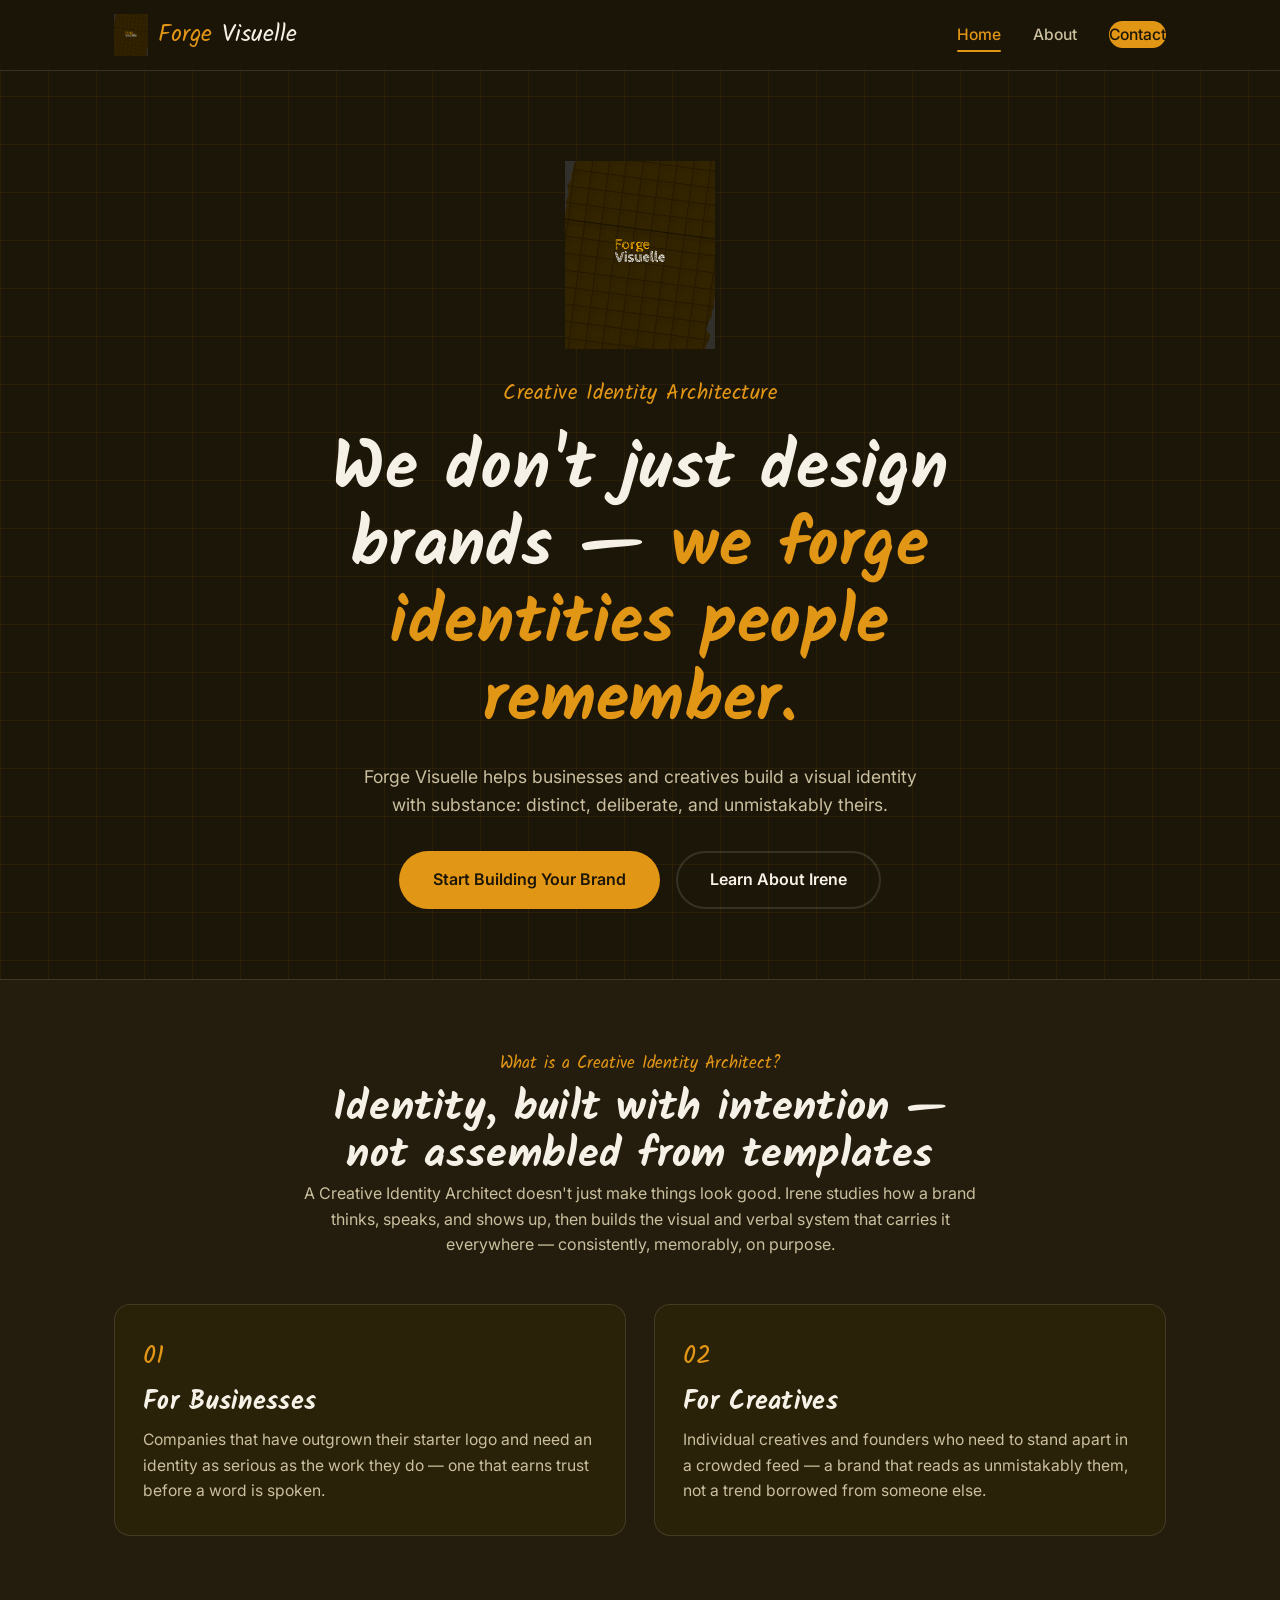
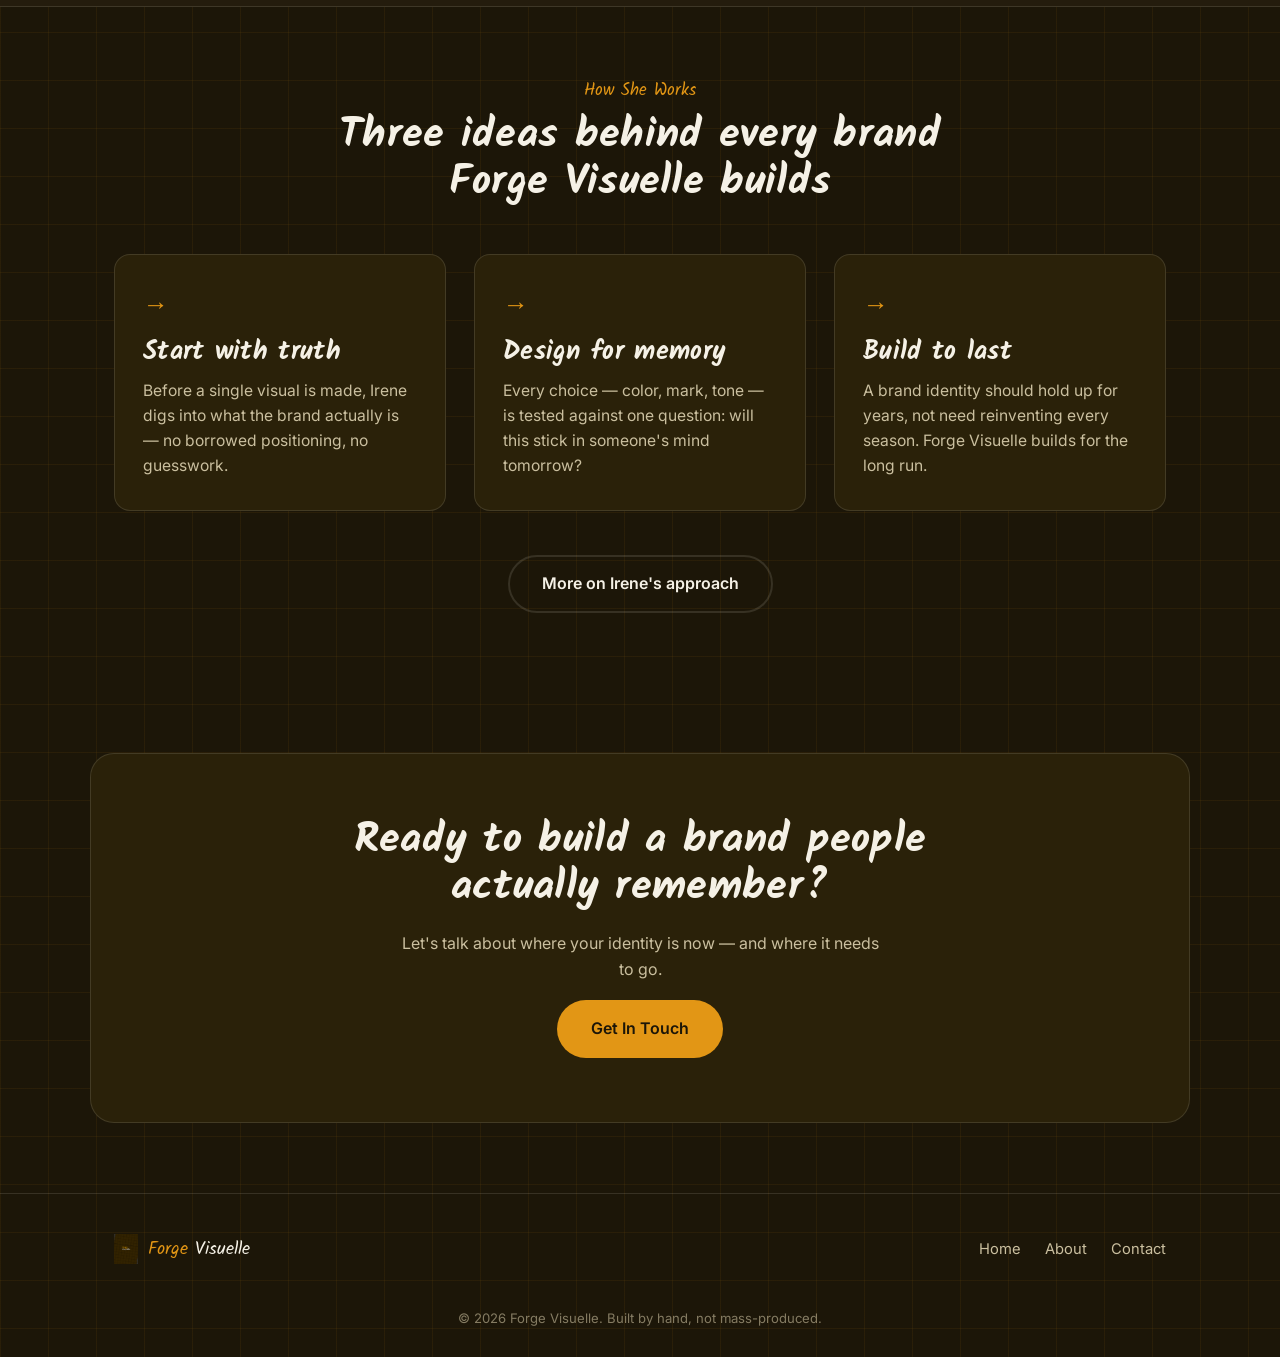
==== index.html @ b9db47db "Initial build of Forge Visuelle site Three-page static site (home, about, contact) for Irene Deborah" ====
<!DOCTYPE html>
<html lang="en">
<head>
<meta charset="UTF-8">
<meta name="viewport" content="width=device-width, initial-scale=1.0">
<title>Forge Visuelle — Creative Identity Architecture</title>
<meta name="description" content="Forge Visuelle is the creative identity studio of Irene Deborah, helping businesses and creatives build brands people remember.">

<link rel="icon" type="image/png" href="assets/forge-visuelle-logo.png">
<link rel="preconnect" href="https://fonts.googleapis.com">
<link rel="preconnect" href="https://fonts.gstatic.com" crossorigin>
<link href="https://fonts.googleapis.com/css2?family=Kalam:wght@400;700&family=Inter:wght@400;500;600;700&display=swap" rel="stylesheet">
<link rel="stylesheet" href="css/style.css">
</head>
<body>

<header class="site-header">
  <nav class="nav">
    <a href="index.html" class="nav-brand">
      <img src="assets/forge-visuelle-logo.png" alt="Forge Visuelle logo" class="nav-logo">
      <span class="nav-brand-text"><span class="forge">Forge</span> <span class="visuelle">Visuelle</span></span>
    </a>

    <ul class="nav-links">
      <li><a href="index.html" class="active">Home</a></li>
      <li><a href="about.html">About</a></li>
      <li><a href="contact.html" class="nav-cta">Contact</a></li>
    </ul>

    <button class="nav-toggle" aria-label="Toggle navigation" aria-expanded="false">
      <span></span><span></span><span></span>
    </button>
  </nav>
</header>

<main>

  <!-- HERO -->
  <section class="hero">
    <div class="container">
      <img src="assets/forge-visuelle-logo.png" alt="Forge Visuelle" class="hero-logo">
      <p class="hero-tagline">Creative Identity Architecture</p>
      <h1>We don't just design brands — <span class="accent">we forge identities people remember.</span></h1>
      <p class="hero-sub">Forge Visuelle helps businesses and creatives build a visual identity with substance: distinct, deliberate, and unmistakably theirs.</p>
      <div class="hero-actions">
        <a href="contact.html" class="btn btn-primary">Start Building Your Brand</a>
        <a href="about.html" class="btn btn-outline">Learn About Irene</a>
      </div>
    </div>
  </section>

  <!-- WHAT SHE DOES -->
  <section class="section-alt">
    <div class="container">
      <div class="section-header">
        <span class="eyebrow">What is a Creative Identity Architect?</span>
        <h2>Identity, built with intention — not assembled from templates</h2>
        <p>A Creative Identity Architect doesn't just make things look good. Irene studies how a brand thinks, speaks, and shows up, then builds the visual and verbal system that carries it everywhere — consistently, memorably, on purpose.</p>
      </div>

      <div class="grid grid-2">
        <div class="card">
          <span class="card-number">01</span>
          <h3>For Businesses</h3>
          <p>Companies that have outgrown their starter logo and need an identity as serious as the work they do — one that earns trust before a word is spoken.</p>
        </div>
        <div class="card">
          <span class="card-number">02</span>
          <h3>For Creatives</h3>
          <p>Individual creatives and founders who need to stand apart in a crowded feed — a brand that reads as unmistakably them, not a trend borrowed from someone else.</p>
        </div>
      </div>
    </div>
  </section>

  <!-- PHILOSOPHY TEASER -->
  <section>
    <div class="container">
      <div class="section-header">
        <span class="eyebrow">How She Works</span>
        <h2>Three ideas behind every brand Forge Visuelle builds</h2>
      </div>

      <div class="grid grid-3">
        <div class="card">
          <span class="card-number">→</span>
          <h3>Start with truth</h3>
          <p>Before a single visual is made, Irene digs into what the brand actually is — no borrowed positioning, no guesswork.</p>
        </div>
        <div class="card">
          <span class="card-number">→</span>
          <h3>Design for memory</h3>
          <p>Every choice — color, mark, tone — is tested against one question: will this stick in someone's mind tomorrow?</p>
        </div>
        <div class="card">
          <span class="card-number">→</span>
          <h3>Build to last</h3>
          <p>A brand identity should hold up for years, not need reinventing every season. Forge Visuelle builds for the long run.</p>
        </div>
      </div>

      <div style="text-align:center; margin-top:44px;">
        <a href="about.html" class="btn btn-outline">More on Irene's approach</a>
      </div>
    </div>
  </section>

  <!-- CLOSING CTA -->
  <section class="cta-banner">
    <div class="container">
      <h2>Ready to build a brand people actually remember?</h2>
      <p>Let's talk about where your identity is now — and where it needs to go.</p>
      <a href="contact.html" class="btn btn-primary">Get In Touch</a>
    </div>
  </section>

</main>

<footer class="site-footer">
  <div class="container footer-inner">
    <a href="index.html" class="footer-brand">
      <img src="assets/forge-visuelle-logo.png" alt="Forge Visuelle logo" class="footer-logo">
      <span class="footer-brand-text"><span class="forge">Forge</span> Visuelle</span>
    </a>
    <ul class="footer-links">
      <li><a href="index.html">Home</a></li>
      <li><a href="about.html">About</a></li>
      <li><a href="contact.html">Contact</a></li>
    </ul>
    <p class="footer-note">© 2026 Forge Visuelle. Built by hand, not mass-produced.</p>
  </div>
</footer>

<script src="js/script.js"></script>
</body>
</html>
---- css/style.css ----
/* ============================================
   Forge Visuelle — shared stylesheet
   ============================================ */

:root {
  --bg: #1c1608;
  --bg-soft: #241c0d;
  --bg-panel: #2a2109;
  --line-color: rgba(226, 150, 21, 0.07);
  --accent: #e29615;
  --accent-soft: #f0ad3a;
  --text: #f5f1e6;
  --text-dim: #cabf9f;
  --border: rgba(245, 241, 230, 0.12);
  --font-display: "Kalam", cursive;
  --font-body: "Inter", sans-serif;
  --max-width: 1100px;
}

* {
  box-sizing: border-box;
  margin: 0;
  padding: 0;
}

html {
  scroll-behavior: smooth;
}

body {
  background-color: var(--bg);
  background-image:
    linear-gradient(var(--line-color) 1px, transparent 1px),
    linear-gradient(90deg, var(--line-color) 1px, transparent 1px);
  background-size: 48px 48px;
  color: var(--text);
  font-family: var(--font-body);
  line-height: 1.6;
  min-height: 100vh;
  display: flex;
  flex-direction: column;
  -webkit-font-smoothing: antialiased;
}

img {
  max-width: 100%;
  display: block;
}

a {
  color: inherit;
  text-decoration: none;
}

ul {
  list-style: none;
}

h1, h2, h3 {
  font-family: var(--font-display);
  font-weight: 700;
  line-height: 1.15;
  letter-spacing: 0.3px;
}

h1 { font-size: clamp(2.4rem, 6vw, 4.2rem); }
h2 { font-size: clamp(1.8rem, 4vw, 2.6rem); }
h3 { font-size: clamp(1.3rem, 3vw, 1.6rem); }

p {
  color: var(--text-dim);
}

.accent {
  color: var(--accent);
}

.container {
  width: 100%;
  max-width: var(--max-width);
  margin: 0 auto;
  padding: 0 24px;
}

/* ---------- Buttons ---------- */

.btn {
  display: inline-flex;
  align-items: center;
  gap: 8px;
  padding: 14px 32px;
  border-radius: 999px;
  font-family: var(--font-body);
  font-weight: 600;
  font-size: 1rem;
  border: 2px solid transparent;
  cursor: pointer;
  transition: transform 0.15s ease, background-color 0.15s ease, color 0.15s ease, border-color 0.15s ease;
}

.btn-primary {
  background-color: var(--accent);
  color: #1c1608;
}

.btn-primary:hover {
  background-color: var(--accent-soft);
  transform: translateY(-2px);
}

.btn-outline {
  background-color: transparent;
  color: var(--text);
  border-color: var(--border);
}

.btn-outline:hover {
  border-color: var(--accent);
  color: var(--accent);
  transform: translateY(-2px);
}

/* ---------- Header / Nav ---------- */

.site-header {
  position: sticky;
  top: 0;
  z-index: 100;
  background-color: rgba(28, 22, 8, 0.88);
  backdrop-filter: blur(8px);
  border-bottom: 1px solid var(--border);
}

.nav {
  display: flex;
  align-items: center;
  justify-content: space-between;
  padding: 14px 24px;
  max-width: var(--max-width);
  margin: 0 auto;
}

.nav-brand {
  display: flex;
  align-items: center;
  gap: 10px;
}

.nav-logo {
  height: 42px;
  width: auto;
}

.nav-brand-text {
  font-family: var(--font-display);
  font-size: 1.5rem;
  line-height: 1;
}

.nav-brand-text .forge { color: var(--accent); }
.nav-brand-text .visuelle { color: var(--text); }

.nav-links {
  display: flex;
  align-items: center;
  gap: 32px;
}

.nav-links a {
  font-weight: 500;
  font-size: 0.98rem;
  color: var(--text-dim);
  position: relative;
  padding: 4px 0;
  transition: color 0.15s ease;
}

.nav-links a:hover,
.nav-links a.active {
  color: var(--accent);
}

.nav-links a.active::after {
  content: "";
  position: absolute;
  left: 0;
  bottom: -4px;
  width: 100%;
  height: 2px;
  background-color: var(--accent);
  border-radius: 2px;
}

.nav-cta {
  background-color: var(--accent);
  color: #1c1608 !important;
  padding: 9px 22px;
  border-radius: 999px;
  font-weight: 600;
}

.nav-cta:hover {
  background-color: var(--accent-soft);
}

.nav-toggle {
  display: none;
  flex-direction: column;
  gap: 5px;
  background: none;
  border: none;
  cursor: pointer;
  padding: 6px;
}

.nav-toggle span {
  width: 26px;
  height: 2px;
  background-color: var(--text);
  border-radius: 2px;
  transition: transform 0.2s ease, opacity 0.2s ease;
}

/* ---------- Hero ---------- */

.hero {
  padding: 90px 0 70px;
}

.hero .container {
  display: flex;
  flex-direction: column;
  align-items: center;
  text-align: center;
  gap: 22px;
}

.hero-logo {
  width: 150px;
  height: auto;
  margin-bottom: 6px;
}

.hero-tagline {
  font-family: var(--font-display);
  color: var(--accent);
  font-size: 1.3rem;
  letter-spacing: 0.5px;
}

.hero h1 {
  max-width: 780px;
}

.hero-sub {
  max-width: 560px;
  font-size: 1.1rem;
}

.hero-actions {
  margin-top: 10px;
  display: flex;
  gap: 16px;
  flex-wrap: wrap;
  justify-content: center;
}

/* ---------- Sections ---------- */

section {
  padding: 70px 0;
}

.section-alt {
  background-color: var(--bg-soft);
  border-top: 1px solid var(--border);
  border-bottom: 1px solid var(--border);
}

.section-header {
  text-align: center;
  max-width: 680px;
  margin: 0 auto 46px;
}

.section-header .eyebrow {
  display: inline-block;
  font-family: var(--font-display);
  color: var(--accent);
  font-size: 1.05rem;
  margin-bottom: 8px;
}

/* ---------- Cards / grids ---------- */

.grid {
  display: grid;
  gap: 28px;
}

.grid-2 { grid-template-columns: repeat(2, 1fr); }
.grid-3 { grid-template-columns: repeat(3, 1fr); }

.card {
  background-color: var(--bg-panel);
  border: 1px solid var(--border);
  border-radius: 16px;
  padding: 32px 28px;
  transition: transform 0.2s ease, border-color 0.2s ease;
}

.card:hover {
  transform: translateY(-4px);
  border-color: var(--accent);
}

.card .card-number {
  font-family: var(--font-display);
  color: var(--accent);
  font-size: 1.6rem;
  display: block;
  margin-bottom: 10px;
}

.card h3 {
  margin-bottom: 10px;
}

.card p {
  font-size: 0.98rem;
}

/* ---------- CTA banner ---------- */

.cta-banner {
  text-align: center;
}

.cta-banner .container {
  background-color: var(--bg-panel);
  border: 1px solid var(--border);
  border-radius: 24px;
  padding: 64px 32px;
  display: flex;
  flex-direction: column;
  align-items: center;
  gap: 18px;
}

.cta-banner h2 {
  max-width: 620px;
}

.cta-banner p {
  max-width: 480px;
}

/* ---------- Footer ---------- */

.site-footer {
  margin-top: auto;
  border-top: 1px solid var(--border);
  padding: 40px 0 28px;
}

.footer-inner {
  display: flex;
  flex-wrap: wrap;
  justify-content: space-between;
  align-items: center;
  gap: 20px;
}

.footer-brand {
  display: flex;
  align-items: center;
  gap: 10px;
}

.footer-logo {
  height: 30px;
}

.footer-brand-text {
  font-family: var(--font-display);
  font-size: 1.1rem;
}

.footer-brand-text .forge { color: var(--accent); }

.footer-links {
  display: flex;
  gap: 24px;
}

.footer-links a {
  font-size: 0.92rem;
  color: var(--text-dim);
  transition: color 0.15s ease;
}

.footer-links a:hover {
  color: var(--accent);
}

.footer-note {
  width: 100%;
  text-align: center;
  font-size: 0.82rem;
  color: var(--text-dim);
  opacity: 0.6;
  margin-top: 24px;
}

/* ---------- About page ---------- */

.page-hero {
  padding: 70px 0 20px;
  text-align: center;
}

.page-hero .eyebrow {
  font-family: var(--font-display);
  color: var(--accent);
  font-size: 1.1rem;
}

.page-hero h1 {
  margin-top: 8px;
}

.story {
  display: grid;
  grid-template-columns: 0.9fr 1.1fr;
  gap: 50px;
  align-items: center;
}

.story-visual {
  background-color: var(--bg-panel);
  border: 1px solid var(--border);
  border-radius: 20px;
  padding: 50px 30px;
  display: flex;
  align-items: center;
  justify-content: center;
}

.story-visual img {
  width: 100%;
  max-width: 220px;
}

.story-copy p {
  margin-bottom: 16px;
  font-size: 1.02rem;
}

.story-copy p:last-child {
  margin-bottom: 0;
}

.who-list {
  display: grid;
  grid-template-columns: repeat(3, 1fr);
  gap: 24px;
}

.who-item {
  text-align: center;
  padding: 10px;
}

.who-item .icon {
  width: 56px;
  height: 56px;
  border-radius: 50%;
  background-color: var(--bg-panel);
  border: 1px solid var(--border);
  display: flex;
  align-items: center;
  justify-content: center;
  margin: 0 auto 16px;
  font-family: var(--font-display);
  color: var(--accent);
  font-size: 1.4rem;
}

/* ---------- Contact page ---------- */

.contact-grid {
  display: grid;
  grid-template-columns: 1fr 1.1fr;
  gap: 40px;
  align-items: start;
}

.contact-info-card {
  background-color: var(--bg-panel);
  border: 1px solid var(--border);
  border-radius: 20px;
  padding: 40px 32px;
}

.contact-info-card h3 {
  margin-bottom: 18px;
}

.contact-line {
  display: flex;
  align-items: center;
  gap: 14px;
  padding: 14px 0;
  border-top: 1px solid var(--border);
  font-size: 1.02rem;
}

.contact-line:first-of-type {
  border-top: none;
}

.contact-line .label {
  font-family: var(--font-display);
  color: var(--accent);
  min-width: 70px;
}

.contact-line a:hover {
  color: var(--accent);
}

.contact-form-card {
  background-color: var(--bg-panel);
  border: 1px solid var(--border);
  border-radius: 20px;
  padding: 40px 32px;
}

.contact-form-card h3 {
  margin-bottom: 8px;
}

.form-note {
  font-size: 0.9rem;
  margin-bottom: 24px;
}

.field {
  margin-bottom: 20px;
}

.field label {
  display: block;
  font-size: 0.92rem;
  font-weight: 600;
  margin-bottom: 8px;
  color: var(--text);
}

.field input,
.field textarea {
  width: 100%;
  background-color: var(--bg);
  border: 1px solid var(--border);
  border-radius: 10px;
  padding: 13px 16px;
  color: var(--text);
  font-family: var(--font-body);
  font-size: 0.98rem;
  transition: border-color 0.15s ease;
}

.field input:focus,
.field textarea:focus {
  outline: none;
  border-color: var(--accent);
}

.field textarea {
  resize: vertical;
  min-height: 130px;
}

.form-status {
  margin-top: 14px;
  font-size: 0.9rem;
  color: var(--accent);
  display: none;
}

.form-status.visible {
  display: block;
}

/* ---------- Responsive ---------- */

@media (max-width: 880px) {
  .grid-3 { grid-template-columns: repeat(2, 1fr); }
  .story { grid-template-columns: 1fr; }
  .story-visual { max-width: 260px; margin: 0 auto; }
  .contact-grid { grid-template-columns: 1fr; }
  .who-list { grid-template-columns: 1fr; }
}

@media (max-width: 720px) {
  .nav-links {
    position: absolute;
    top: 100%;
    left: 0;
    right: 0;
    background-color: var(--bg);
    border-bottom: 1px solid var(--border);
    flex-direction: column;
    align-items: flex-start;
    padding: 20px 24px 28px;
    gap: 18px;
    display: none;
  }

  .nav-links.open {
    display: flex;
  }

  .nav-toggle {
    display: flex;
  }

  .grid-2, .grid-3 { grid-template-columns: 1fr; }

  section { padding: 50px 0; }

  .hero { padding: 60px 0 50px; }
}

@media (max-width: 480px) {
  .nav-brand-text { font-size: 1.2rem; }
  .nav-logo { height: 34px; }
  .hero-logo { width: 110px; }
  .cta-banner .container { padding: 44px 22px; }
  .footer-inner { flex-direction: column; align-items: flex-start; }
}
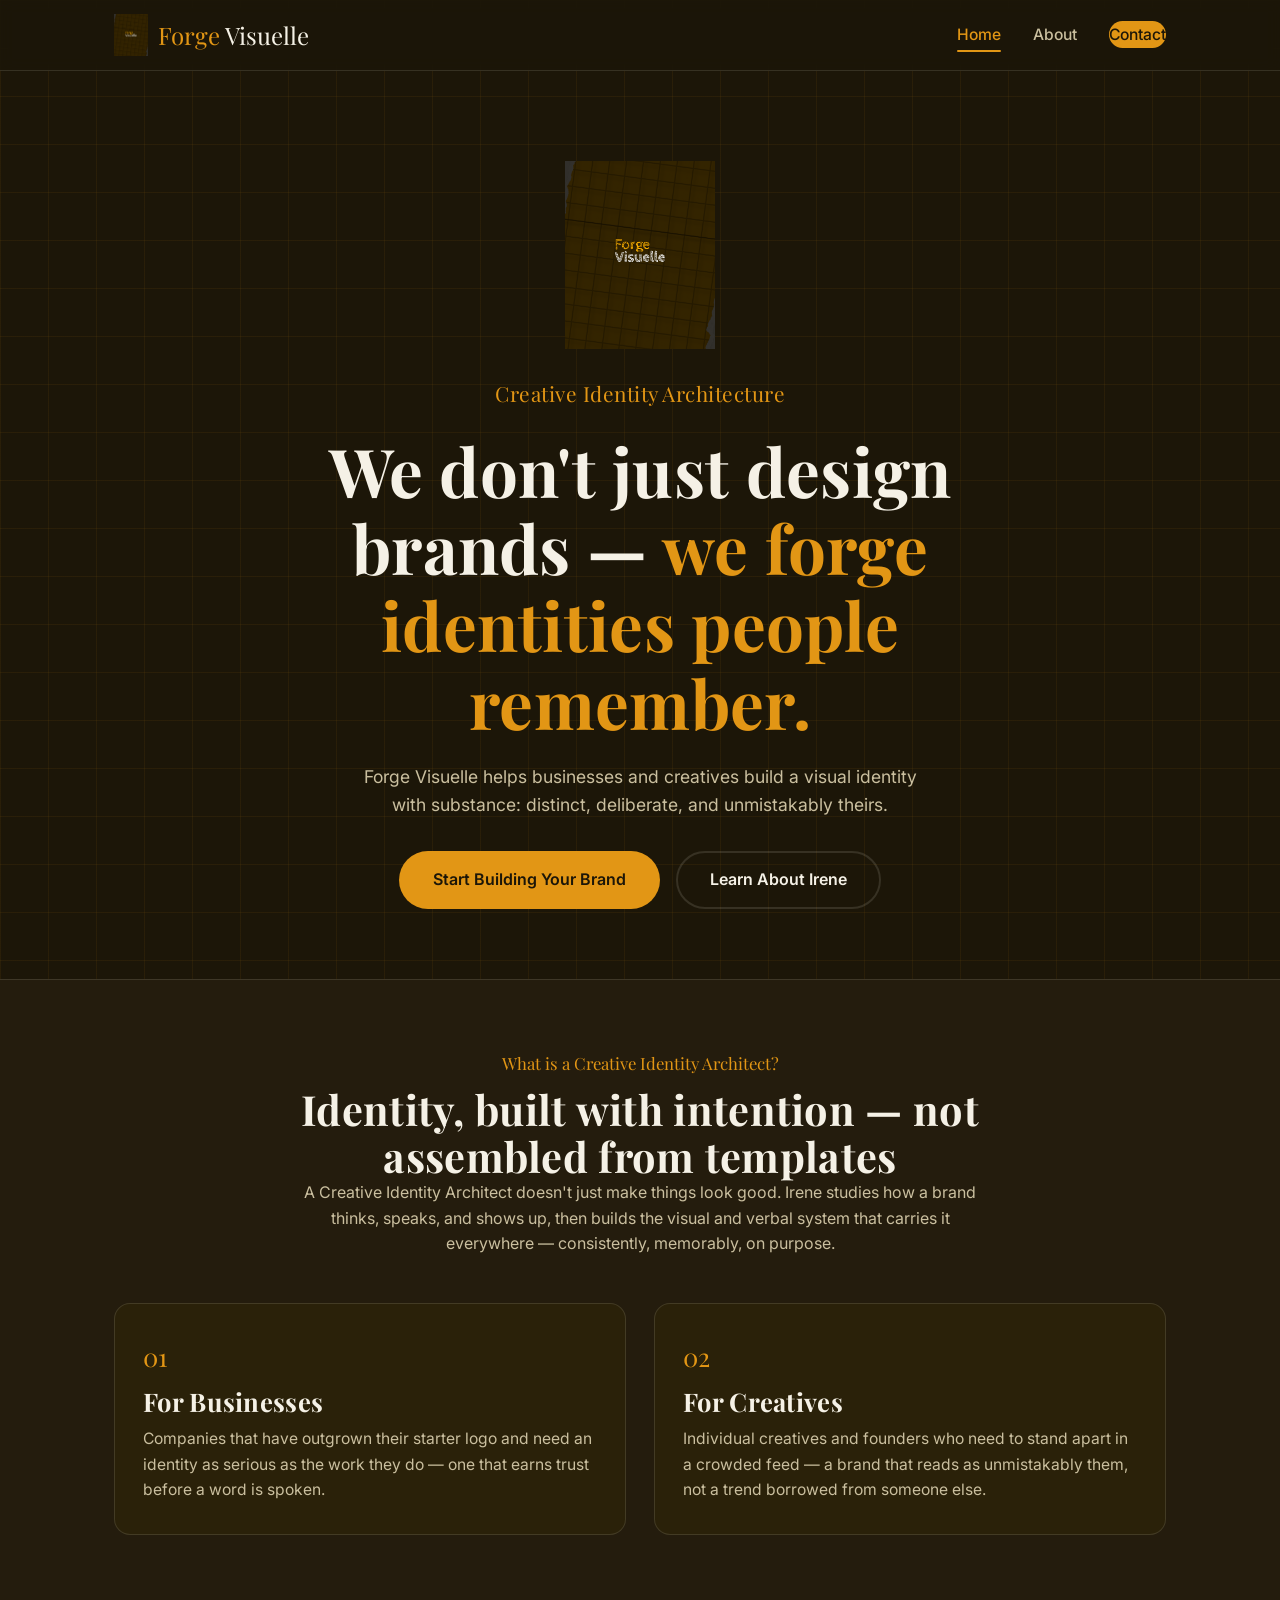
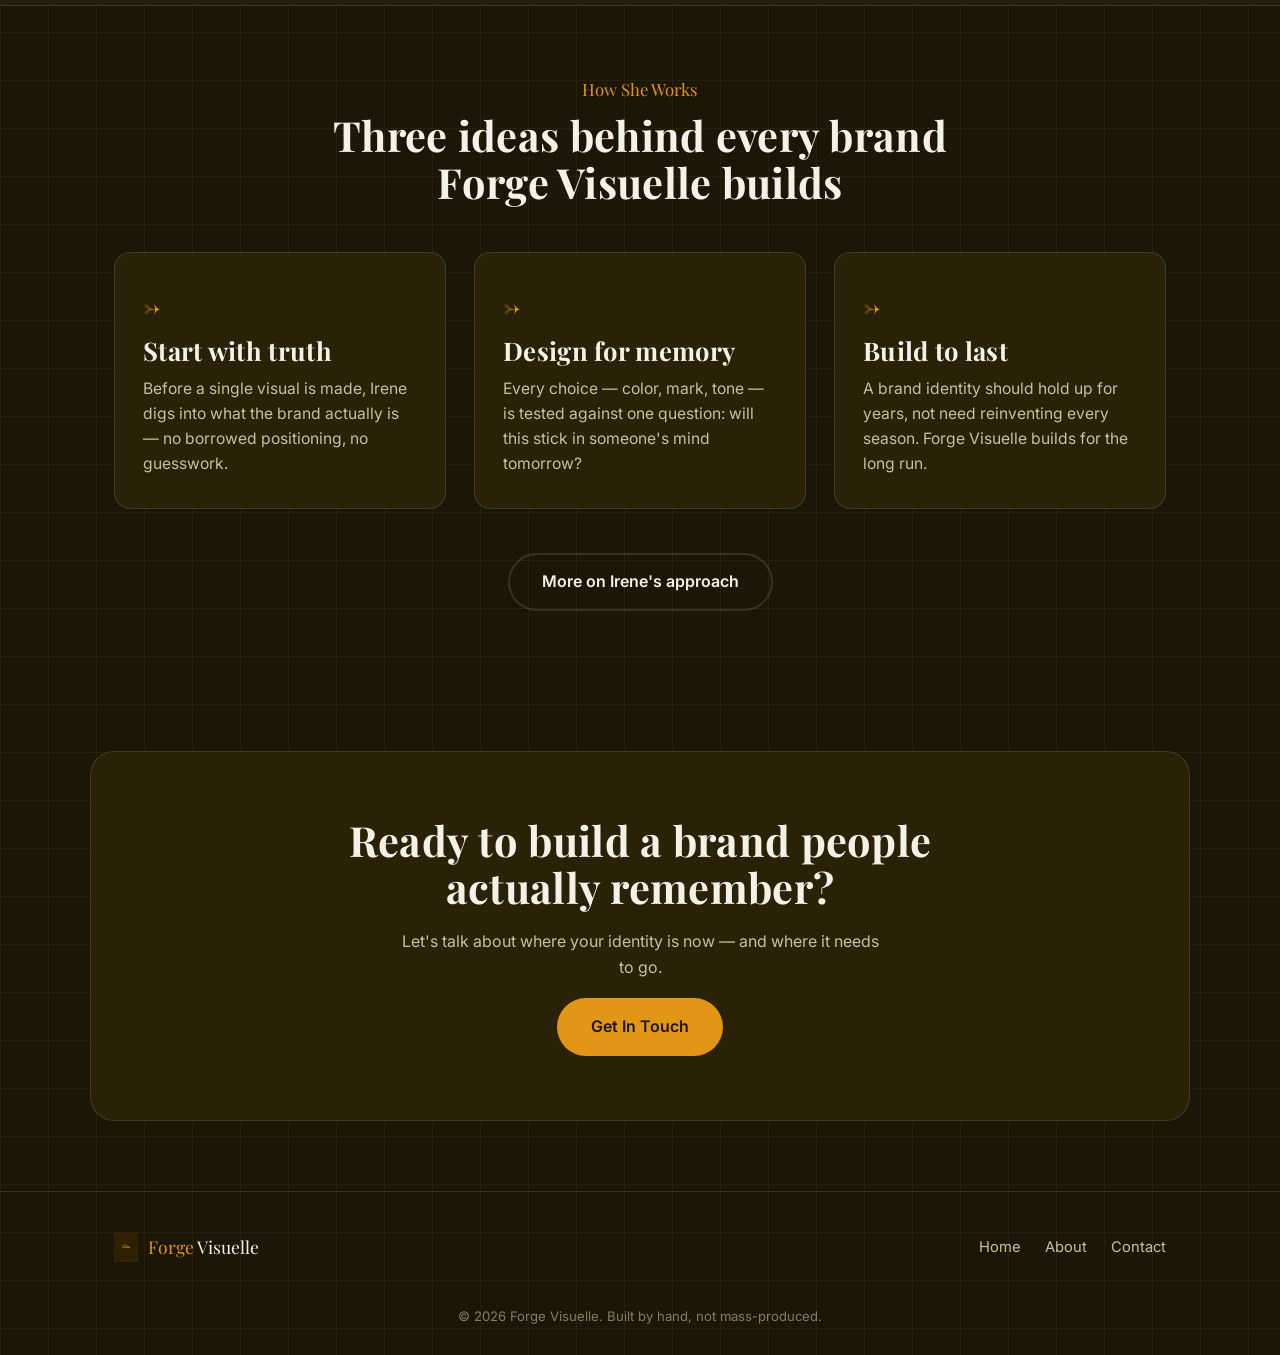
==== commit 4ba16301: "Switch to Playfair Display and polish contact page copy Replace the marker-style Kalam headings with" ====
--- a/index.html
+++ b/index.html
@@ -9,7 +9,7 @@
 <link rel="icon" type="image/png" href="assets/forge-visuelle-logo.png">
 <link rel="preconnect" href="https://fonts.googleapis.com">
 <link rel="preconnect" href="https://fonts.gstatic.com" crossorigin>
-<link href="https://fonts.googleapis.com/css2?family=Kalam:wght@400;700&family=Inter:wght@400;500;600;700&display=swap" rel="stylesheet">
+<link href="https://fonts.googleapis.com/css2?family=Playfair+Display:ital,wght@0,500;0,600;0,700;1,500;1,600&family=Inter:wght@400;500;600;700&display=swap" rel="stylesheet">
 <link rel="stylesheet" href="css/style.css">
 </head>
 <body>
--- a/css/style.css
+++ b/css/style.css
@@ -12,7 +12,7 @@
   --text: #f5f1e6;
   --text-dim: #cabf9f;
   --border: rgba(245, 241, 230, 0.12);
-  --font-display: "Kalam", cursive;
+  --font-display: "Playfair Display", serif;
   --font-body: "Inter", sans-serif;
   --max-width: 1100px;
 }
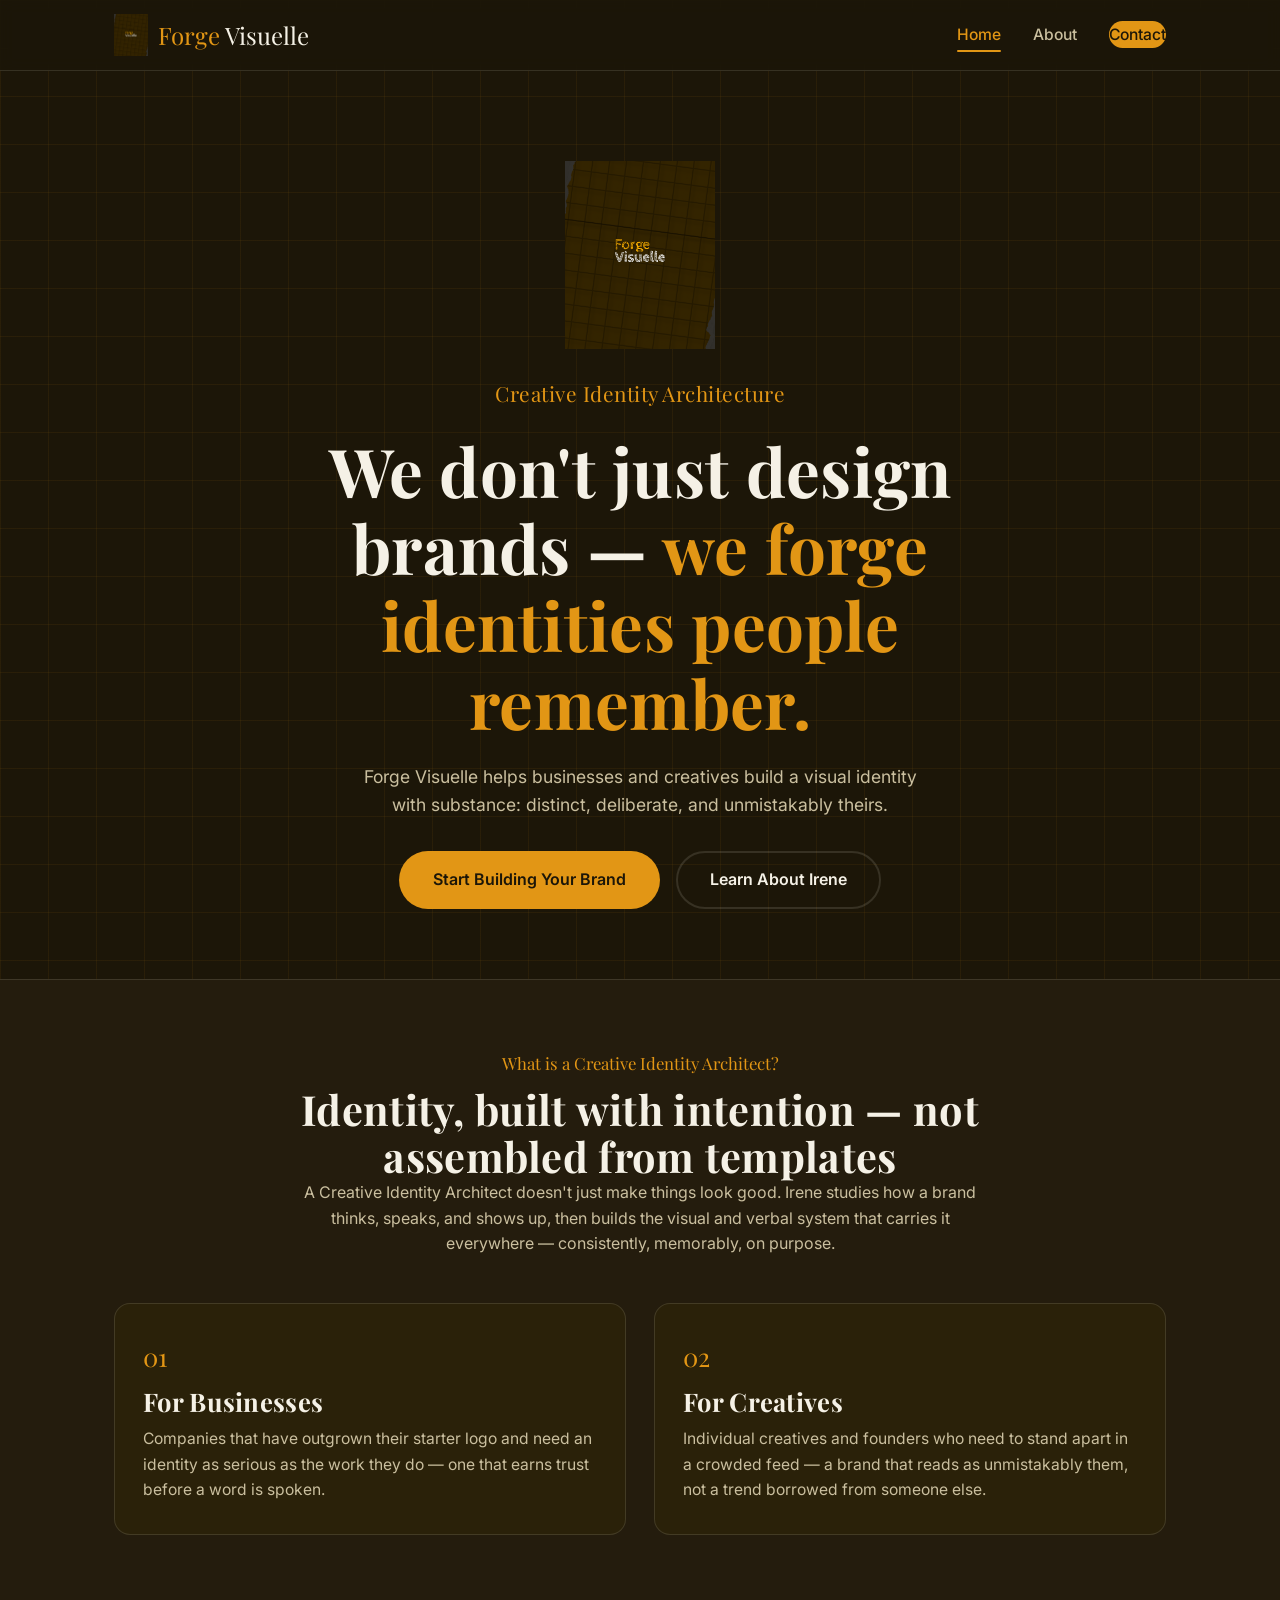
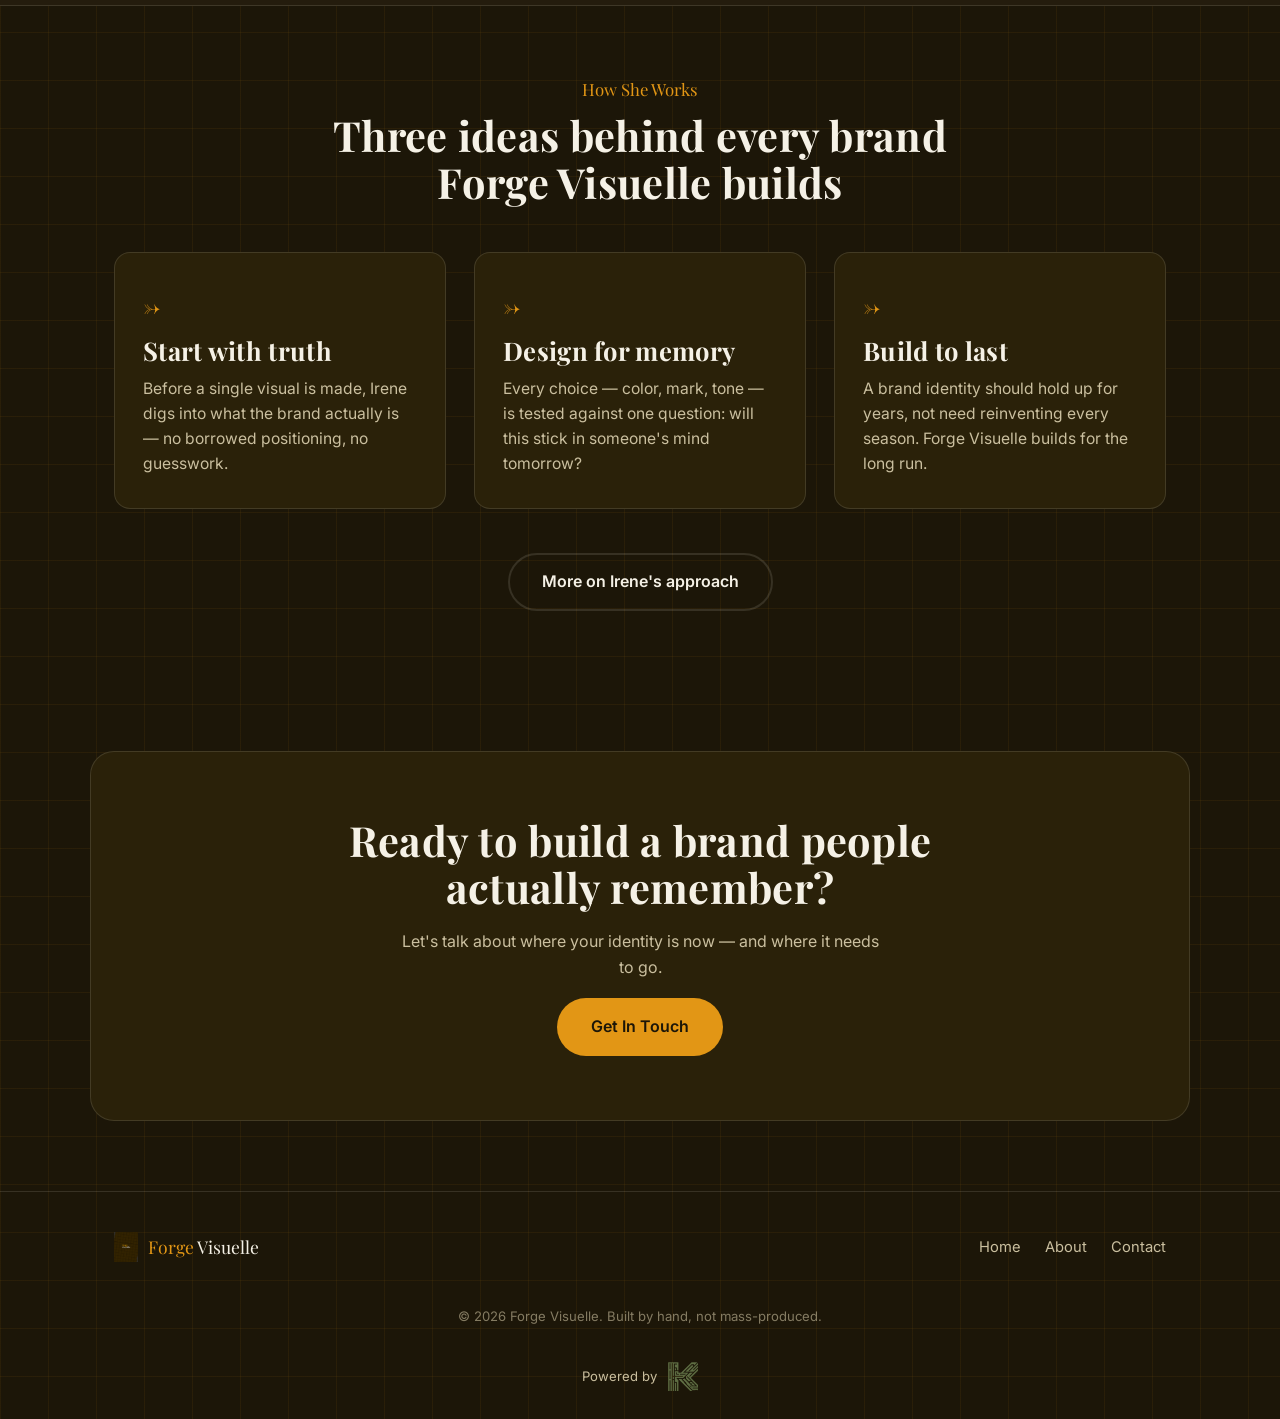
==== commit f7f5ed1b: "Add "Powered by" K logo to site footer Co-Authored-By: Claude Sonnet 5 <noreply@anthropic.com>" ====
--- a/index.html
+++ b/index.html
@@ -128,6 +128,10 @@
       <li><a href="contact.html">Contact</a></li>
     </ul>
     <p class="footer-note">© 2026 Forge Visuelle. Built by hand, not mass-produced.</p>
+    <div class="powered-by">
+      <span>Powered by</span>
+      <img src="assets/powered-by-logo.png" alt="K logo">
+    </div>
   </div>
 </footer>
 
--- a/css/style.css
+++ b/css/style.css
@@ -410,6 +410,22 @@
   color: var(--text-dim);
   opacity: 0.6;
   margin-top: 24px;
+}
+
+.powered-by {
+  width: 100%;
+  display: flex;
+  justify-content: center;
+  align-items: center;
+  gap: 10px;
+  margin-top: 14px;
+  font-size: 0.82rem;
+  color: var(--text-dim);
+}
+
+.powered-by img {
+  height: 30px;
+  width: auto;
 }
 
 /* ---------- About page ---------- */
